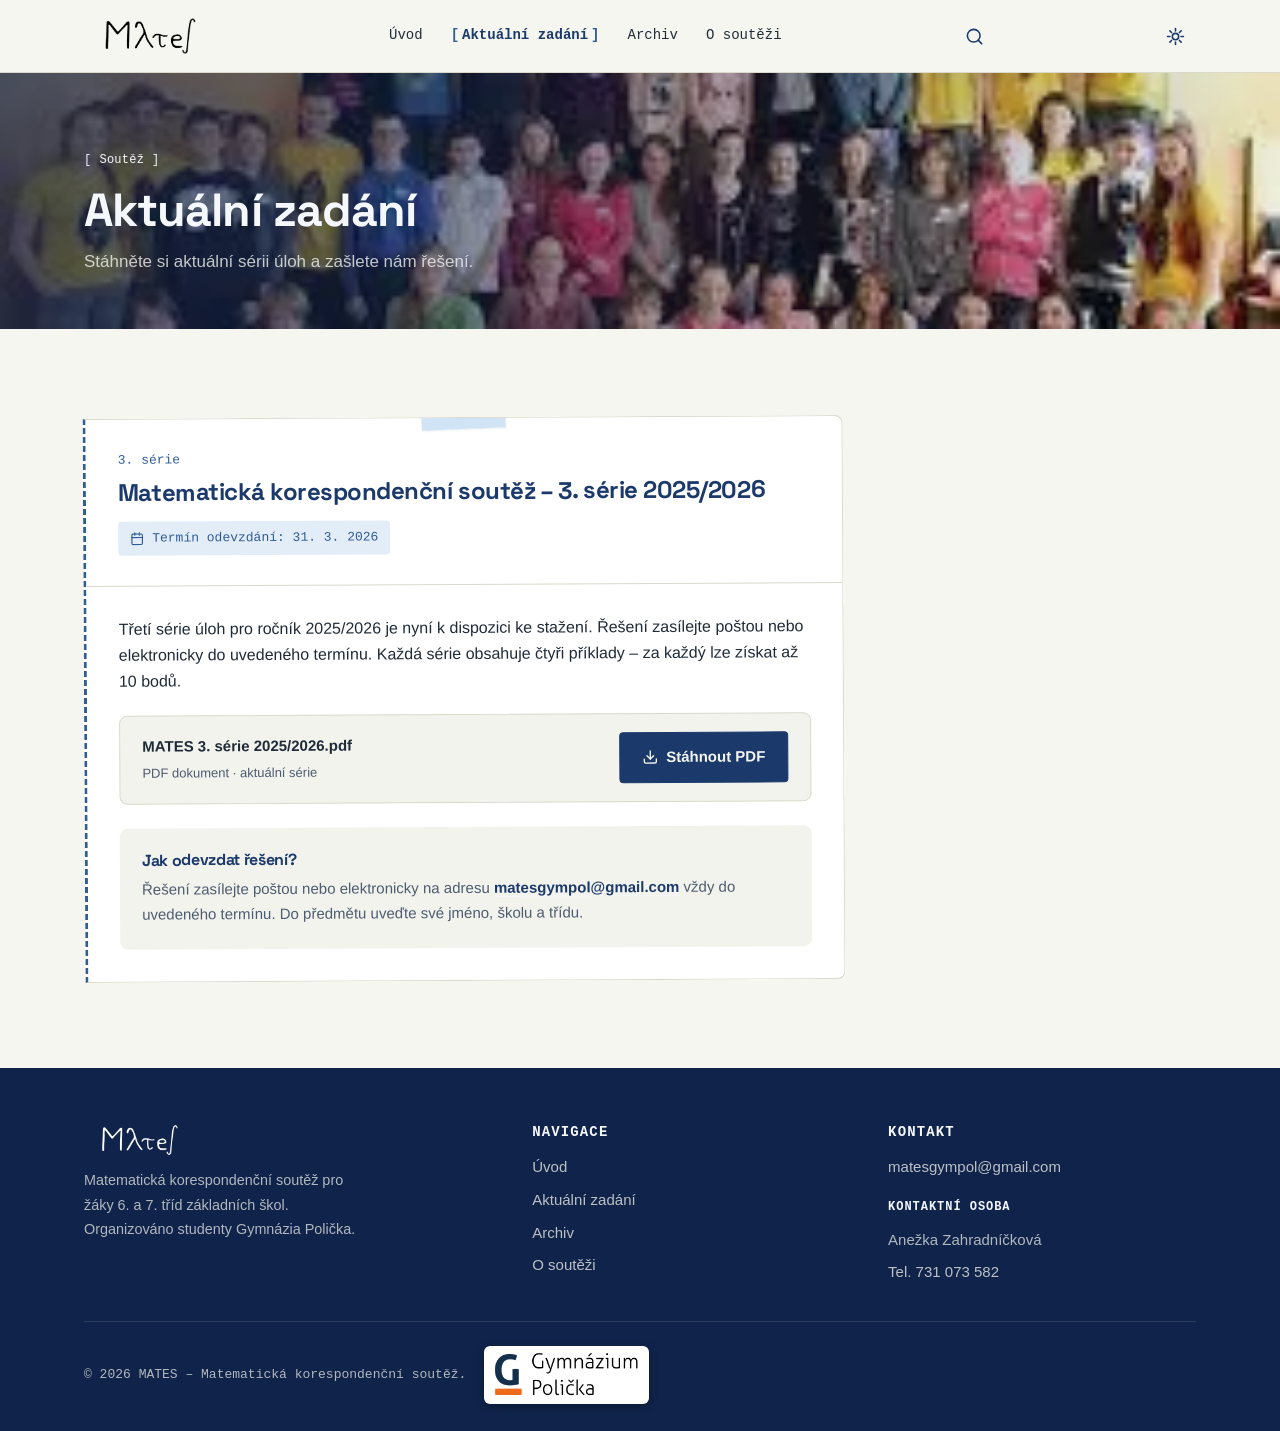
==== aktualni-zadani.html @ 6ae93d24 "Add files via upload" ====
<!DOCTYPE html>
<html lang="cs">
<head>
<meta charset="UTF-8">
<meta name="viewport" content="width=device-width, initial-scale=1">
<title>Aktuální zadání – MATES | Matematická korespondenční soutěž</title>
<meta name="description" content="Aktuální série úloh matematické korespondenční soutěže MATES ke stažení.">
<link rel="icon" href="assets/images/favicon.svg" type="image/svg+xml">
<meta name="theme-color" content="#1B3A6B" media="(prefers-color-scheme: light)">
<meta name="theme-color" content="#0F1729" media="(prefers-color-scheme: dark)">
<meta property="og:type" content="website">
<meta property="og:title" content="Aktuální zadání – MATES | Matematická korespondenční soutěž">
<meta property="og:description" content="Aktuální série úloh matematické korespondenční soutěže MATES ke stažení.">
<meta property="og:image" content="assets/images/back1.webp">
<script>(function(){var t=null;try{t=localStorage.getItem("mates-theme")}catch(e){}if(t!=="light"&&t!=="dark"){t=window.matchMedia&&matchMedia("(prefers-color-scheme: dark)").matches?"dark":"light"}document.documentElement.setAttribute("data-theme",t)})();</script>
<link rel="preconnect" href="https://fonts.googleapis.com">
<link rel="preconnect" href="https://fonts.gstatic.com" crossorigin>
<link href="https://fonts.googleapis.com/css2?family=Space+Grotesk:wght@500;600;700&amp;family=Caveat:wght@600&amp;display=swap" rel="stylesheet">
<link rel="stylesheet" href="style.css?v=7">
</head>
<body>

<a class="skip-link" href="#main-content">Přeskočit na obsah</a>

<div class="chyba" id="chyba-obsah" hidden></div>

<header class="site-header" role="banner">
  <div class="container">
    <div class="nav">
      <a href="index.html" class="nav__brand" aria-label="MATES – Přejít na úvodní stránku">
        <img class="nav__logo" src="assets/images/logo.webp" alt="" aria-hidden="true">
      </a>

      <button class="nav__toggle" aria-controls="mobile-navigation" aria-expanded="false" aria-label="Otevřít menu">
        <span></span><span></span><span></span>
      </button>

      <nav aria-label="Hlavní navigace">
        <ul class="nav__menu">
          <li><a href="index.html" class="nav__link">Úvod</a></li>
          <li><a href="aktualni-zadani.html" class="nav__link is-active" aria-current="page">Aktuální zadání</a></li>
          <li><a href="archiv.html" class="nav__link">Archiv</a></li>
          <li><a href="o-soutezi.html" class="nav__link">O soutěži</a></li>
        </ul>
      </nav>

      <button type="button" class="nav__search" id="search-toggle" aria-label="Hledat" aria-expanded="false">
        <svg xmlns="http://www.w3.org/2000/svg" width="20" height="20" viewBox="0 0 24 24" fill="none" stroke="currentColor" stroke-width="2" stroke-linecap="round" stroke-linejoin="round" aria-hidden="true"><circle cx="11" cy="11" r="8"/><line x1="21" y1="21" x2="16.65" y2="16.65"/></svg>
      </button>

      <button type="button" class="theme-toggle" aria-label="Přepnout tmavý režim">
        <svg class="icon-sun" xmlns="http://www.w3.org/2000/svg" width="20" height="20" viewBox="0 0 24 24" fill="none" stroke="currentColor" stroke-width="2" stroke-linecap="round" stroke-linejoin="round" aria-hidden="true"><circle cx="12" cy="12" r="4"/><line x1="12" y1="2" x2="12" y2="5"/><line x1="12" y1="19" x2="12" y2="22"/><line x1="2" y1="12" x2="5" y2="12"/><line x1="19" y1="12" x2="22" y2="12"/><line x1="4.9" y1="4.9" x2="7" y2="7"/><line x1="17" y1="17" x2="19.1" y2="19.1"/><line x1="4.9" y1="19.1" x2="7" y2="17"/><line x1="17" y1="7" x2="19.1" y2="4.9"/></svg>
        <svg class="icon-moon" xmlns="http://www.w3.org/2000/svg" width="20" height="20" viewBox="0 0 24 24" fill="none" stroke="currentColor" stroke-width="2" stroke-linecap="round" stroke-linejoin="round" aria-hidden="true"><path d="M21 12.8A9 9 0 1 1 11.2 3a7 7 0 0 0 9.8 9.8z"/></svg>
      </button>
    </div>
  </div>
</header>

<div class="mobile-nav__overlay" id="mobile-nav-overlay" aria-hidden="true"></div>

<nav id="mobile-navigation" class="mobile-nav" aria-label="Mobilní navigace" aria-hidden="true">
  <div class="mobile-nav__header">
    <button class="mobile-nav__close" aria-label="Zavřít menu">
      <svg xmlns="http://www.w3.org/2000/svg" width="22" height="22" viewBox="0 0 24 24" fill="none" stroke="currentColor" stroke-width="2" stroke-linecap="round" stroke-linejoin="round"><line x1="18" y1="6" x2="6" y2="18"/><line x1="6" y1="6" x2="18" y2="18"/></svg>
    </button>
  </div>
  <div class="mobile-nav__content">
    <div class="mobile-nav__search">
      <input type="search" id="mobile-search-input" class="search__input" placeholder="Hledat…" aria-label="Vyhledat na webu" autocomplete="off">
      <div class="search__results" id="mobile-search-results" hidden></div>
    </div>
    <ul class="mobile-nav__list">
      <li><a href="index.html">Úvod</a></li>
      <li><a href="aktualni-zadani.html" class="is-active" aria-current="page">Aktuální zadání</a></li>
      <li><a href="archiv.html">Archiv</a></li>
      <li><a href="o-soutezi.html">O soutěži</a></li>
    </ul>
  </div>
  <div class="mobile-nav__footer">
    <h4>Kontakt</h4>
    <a data-z="email-link" href="mailto:matesgympol@gmail.com">matesgympol@gmail.com</a>
    <span data-z="skola">Gymnázium Polička</span>
    <button type="button" class="theme-toggle" aria-label="Přepnout tmavý režim">
      <svg class="icon-sun" xmlns="http://www.w3.org/2000/svg" width="20" height="20" viewBox="0 0 24 24" fill="none" stroke="currentColor" stroke-width="2" stroke-linecap="round" stroke-linejoin="round" aria-hidden="true"><circle cx="12" cy="12" r="4"/><line x1="12" y1="2" x2="12" y2="5"/><line x1="12" y1="19" x2="12" y2="22"/><line x1="2" y1="12" x2="5" y2="12"/><line x1="19" y1="12" x2="22" y2="12"/><line x1="4.9" y1="4.9" x2="7" y2="7"/><line x1="17" y1="17" x2="19.1" y2="19.1"/><line x1="4.9" y1="19.1" x2="7" y2="17"/><line x1="17" y1="7" x2="19.1" y2="4.9"/></svg>
      <svg class="icon-moon" xmlns="http://www.w3.org/2000/svg" width="20" height="20" viewBox="0 0 24 24" fill="none" stroke="currentColor" stroke-width="2" stroke-linecap="round" stroke-linejoin="round" aria-hidden="true"><path d="M21 12.8A9 9 0 1 1 11.2 3a7 7 0 0 0 9.8 9.8z"/></svg>
      <span>Tmavý režim</span>
    </button>
  </div>
</nav>

<main id="main-content">

  <div class="page-hero">
    <div class="page-hero__bg" id="page-fotka"></div>
    <div class="container">
      <span class="eyebrow">Soutěž</span>
      <h1>Aktuální zadání</h1>
      <p>Stáhněte si aktuální sérii úloh a zašlete nám řešení.</p>
    </div>
  </div>

  <div class="section">
    <div class="container">
      <div class="assignment" id="serie-karta"></div>
    </div>
  </div>

</main>

<footer class="site-footer" role="contentinfo">
  <div class="container">
    <div class="footer-top">
      <div>
        <div class="footer-brand"><img class="footer-logo" src="assets/images/logo-white.webp" alt="" aria-hidden="true"></div>
        <p class="footer-desc">Matematická korespondenční soutěž pro žáky 6. a 7. tříd základních škol. Organizováno studenty Gymnázia Polička.</p>
      </div>
      <div>
        <h4 class="footer-heading">Navigace</h4>
        <nav class="footer-links" aria-label="Patička navigace">
          <a href="index.html">Úvod</a>
          <a href="aktualni-zadani.html">Aktuální zadání</a>
          <a href="archiv.html">Archiv</a>
          <a href="o-soutezi.html">O soutěži</a>
        </nav>
      </div>
      <div>
        <h4 class="footer-heading">Kontakt</h4>
        <div class="footer-links">
          <a data-z="email-link" href="mailto:matesgympol@gmail.com">matesgympol@gmail.com</a>
          <span class="footer-subhead">Kontaktní osoba</span>
          <span data-z="osoba">Anežka Zahradníčková</span>
          <a data-z="telefon" href="tel:731073582">Tel. 731 073 582</a>
        </div>
      </div>
    </div>
    <div class="footer-bottom">
      <span class="footer-bottom__group">
        <span>&copy; <span data-z="rok-letos">2026</span> MATES – Matematická korespondenční soutěž.</span>
        <a class="footer-school-logo" href="https://www.gympolicka.cz" target="_blank" rel="noopener" aria-label="Gymnázium Polička – web školy"><img src="assets/images/skola-logo.webp" alt="Gymnázium Polička"></a>
      </span>
    </div>
  </div>
</footer>

<script src="obsah.js?v=7"></script>
<script src="main.js?v=7"></script>
<script src="editor.js?v=7"></script>
</body>
</html>
---- style.css ----
/* ============================================================================
   MATES — design system
   Modrá tabule s bílou křídou na papírovém pozadí.
   Vzhled (barvy, písma) se mění TADY. Obsah se mění v obsah.js.
   ============================================================================ */

:root {
  color-scheme: light;
  --ink: #1B3A6B;
  --ink-2: #10234A;
  --paper: #F5F6EF;
  --paper-2: #ECEEE3;
  --box: #F2F3ED;   /* jemnější béžová pro řádky a krabice */
  --chalk: #F4F7FB;   /* bílá křída (na modré tabuli) */
  --chalk-deep: #2F5D94; /* ocelová modř (na světlém pozadí) */
  --coral: #C6512F;
  --coral-bg: #FBEAE2;
  --line: #DAD9CC;
  --text: #202B38;      /* neutrál zchlazený k modři */
  --text-muted: #4E5C70; /* ≥ 5.5:1 na papíře */
  --white: #FFFFFF;

  /* modrá škála jednoho odstínu */
  --blue-50: #E3EDF8;
  --blue-100: #DCE9F7;
  --blue-200: #C9DDF2;
  /* sémantické stavy */
  --ok: #2E6B3C; --ok-bg: #E4F0E6;
  --warn: #8A6D1D; --warn-bg: #F6F0DA;

  --hero-bg: #10234A;
  --shadow-hdr: 0 6px 20px rgba(16,35,74,0.14);

  --font-display: "Space Grotesk", "Segoe UI", sans-serif;
  --font-body: -apple-system, BlinkMacSystemFont, "Segoe UI", Roboto, "Helvetica Neue", Arial, sans-serif;
  --font-mono: ui-monospace, "Cascadia Mono", "Segoe UI Mono", Menlo, Consolas, monospace;
  --font-hand: "Caveat", "Segoe Script", cursive;

  /* typografická škála */
  --text-xs: 0.75rem; --text-sm: 0.875rem; --text-md: 1.0625rem;
  --text-lg: 1.125rem; --text-xl: 1.375rem; --text-2xl: 1.75rem; --text-3xl: 2.4rem;
  /* rytmus pohybu */
  --dur-1: 0.15s; --dur-2: 0.25s; --dur-3: 0.4s;

  --radius-sm: 4px;
  --radius-md: 8px;
  --container: 1160px;
  --pad: 24px;
  --gap-section: 88px;

  --ease: cubic-bezier(0.4, 0, 0.2, 1);
}

/* ---------- Tmavý režim (přepínač v menu / dle systému) ---------- */
[data-theme="dark"] {
  color-scheme: dark;
  --ink: #DCE5F1;
  --ink-2: #0A111F;
  --paper: #0F1729;
  --paper-2: #16213A;
  --box: #1B2845;   /* řádky světlejší než karta → oddělené */
  --chalk: #F4F7FB;
  --chalk-deep: #8FB4E0;
  --coral: #E37E5A;
  --coral-bg: #3A241C;
  --line: rgba(220,231,245,0.14);
  --text: #C9D4E2;
  --text-muted: #9AA7BA; /* ≥ 6:1 na tmavých plochách */
  --white: #17223B;
  --blue-50: #22355A;
  --blue-100: #2A3F68;
  --blue-200: #33507F;
  --ok: #7BC48F; --ok-bg: #1D3326;
  --warn: #D9B45C; --warn-bg: #332B17;
  --hero-bg: #0B1526;
  --shadow-hdr: 0 6px 20px rgba(0,0,0,0.5);
}
[data-theme="dark"] .btn-primary:hover { background: var(--blue-200); border-color: var(--blue-200); color: var(--ink-2); }
[data-theme="dark"] .btn-chalk { color: var(--chalk); }
[data-theme="dark"] .btn-chalk:hover { color: var(--chalk); }
[data-theme="dark"] .skip-link { color: var(--ink-2); }
[data-theme="dark"] .info-item__logo, [data-theme="dark"] .footer-school-logo img { background: #fff; }
[data-theme="dark"] .tape { background: rgba(154,195,235,0.25); }
[data-theme="dark"] .archiv-link { border: 1px solid var(--line); }
[data-theme="dark"] .edit-overlay { background: rgba(5,10,20,0.72); }
@media (max-width: 900px) { .nav .theme-toggle { display: none; } }

/* ---------- Reset ---------- */
*, *::before, *::after { box-sizing: border-box; margin: 0; padding: 0; }
html { -webkit-font-smoothing: antialiased; scroll-padding-top: 84px; }
body {
  font-family: var(--font-body);
  font-size: 1rem;
  color: var(--text);
  background: var(--paper);
  line-height: 1.65;
  overflow-x: hidden;
}
img { max-width: 100%; height: auto; display: block; }
a { color: inherit; text-decoration: none; }
ul, ol { list-style: none; }
button { font: inherit; cursor: pointer; background: none; border: none; color: inherit; }
h1, h2, h3, h4 {
  font-family: var(--font-display);
  color: var(--ink);
  line-height: 1.2;
  font-weight: 700;
  letter-spacing: -0.02em;
}
p { margin-bottom: 1rem; }
p:last-child { margin-bottom: 0; }
svg { display: block; }

:focus-visible { outline: 2px solid var(--chalk-deep); outline-offset: 2px; }
::selection { background: var(--chalk-deep); color: var(--paper); }
.hero :focus-visible, .page-hero :focus-visible, .site-footer :focus-visible, .btn-ghost:focus-visible { outline-color: rgba(244,247,251,0.95); }

@media (prefers-reduced-motion: reduce) {
  * { animation-duration: 0.01ms !important; transition-duration: 0.01ms !important; }
}

/* ---------- Základní prvky ---------- */
.container { max-width: var(--container); margin: 0 auto; padding: 0 var(--pad); }
.section { padding: var(--gap-section) 0; }
.section--alt { background: var(--paper-2); }
.section__head { margin-bottom: 44px; }
.section__head .eyebrow { margin-bottom: 12px; }
.section__title { font-size: clamp(1.75rem, 4vw, 2.4rem); }

.sr-only {
  position: absolute; width: 1px; height: 1px; padding: 0; margin: -1px;
  overflow: hidden; clip: rect(0,0,0,0); white-space: nowrap; border: 0;
}

.skip-link {
  position: absolute; top: -100%; left: 16px;
  background: var(--ink); color: var(--white);
  padding: 10px 18px; border-radius: 0 0 var(--radius-sm) var(--radius-sm);
  z-index: 9999; font-weight: 600; font-family: var(--font-mono); font-size: 0.85rem;
}
.skip-link:focus { top: 0; }

/* Štítek v hranatých závorkách — jako zápis rovnice */
.eyebrow {
  display: inline-flex; align-items: center; gap: 8px;
  font-family: var(--font-mono); font-size: 0.75rem; font-weight: 500;
  letter-spacing: 0.02em; color: var(--chalk-deep);
}
.eyebrow::before { content: "["; }
.eyebrow::after { content: "]"; }

/* ---------- Tlačítka ---------- */
.btn {
  display: inline-flex; align-items: center; justify-content: center; gap: 8px;
  padding: 12px 22px; border-radius: var(--radius-sm);
  font-size: 0.9375rem; font-weight: 600;
  border: 1.5px solid transparent; transition: transform 0.15s var(--ease), background-color 0.15s var(--ease), color 0.15s var(--ease);
  white-space: nowrap;
}
.btn:hover { transform: translateY(-2px); }
.btn:active { transform: translateY(0) scale(0.98); }
.btn-primary { background: var(--ink); color: var(--paper); border-color: var(--ink); }
.btn-primary:hover { background: var(--ink-2); border-color: var(--ink-2); }
.btn-chalk { background: var(--blue-100); color: var(--ink-2); border-color: var(--blue-100); }
.btn-chalk:hover { background: var(--blue-200); border-color: var(--blue-200); }
.btn-outline { background: transparent; color: var(--ink); border-color: var(--ink); }
.btn-outline:hover { background: var(--ink); color: var(--paper); }
.btn-ghost { background: rgba(245,246,239,0.08); color: var(--chalk); border-color: rgba(245,246,239,0.4); }
.btn-ghost:hover { background: rgba(245,246,239,0.18); }
.btn-sm { padding: 8px 16px; font-size: 0.8125rem; }
.btn-lg { padding: 15px 28px; font-size: 1rem; }
.btn-full { width: 100%; }

/* ---------- Chybový pruh (když se pokazí obsah.js) ---------- */
.chyba {
  background: var(--coral-bg); color: var(--coral);
  border-bottom: 2px solid var(--coral);
  padding: 12px var(--pad); font-size: 0.875rem; font-weight: 600;
}

/* ============================================================================
   HLAVIČKA A MENU
   ============================================================================ */
.site-header {
  position: sticky; top: 0; z-index: 1000;
  background: var(--paper);
  border-bottom: 1px solid var(--line);
  transition: box-shadow 0.25s var(--ease);
}
.site-header.is-scrolled { box-shadow: var(--shadow-hdr); }
/* Poznámka: mobilní menu (drawer) má z-index 1100, overlay 1050,
   takže vysouvací panel leží NAD hlavičkou a tlačítko zavření je klikací. */
.nav { display: flex; align-items: center; justify-content: space-between; height: 72px; gap: 16px; }
.nav__brand { display: flex; align-items: center; gap: 10px; font-family: var(--font-display); font-weight: 700; font-size: 1.25rem; color: var(--ink); }
.nav__logo { height: 38px; width: auto; }
.nav__brand-mark {
  display: flex; align-items: center; justify-content: center; width: 36px; height: 36px;
  background: var(--ink); color: var(--chalk); border-radius: var(--radius-sm);
  font-family: var(--font-mono); font-weight: 700; font-size: 0.95rem;
}

.nav__search {
  display: inline-flex; align-items: center; justify-content: center;
  width: 40px; height: 40px; border-radius: var(--radius-sm);
  color: var(--ink); background: transparent; border: 1px solid transparent;
  cursor: pointer; transition: background 0.15s var(--ease), color 0.15s var(--ease), border-color 0.15s var(--ease);
}
.nav__search:hover { background: var(--paper-2); color: var(--chalk-deep); border-color: var(--line); }
.nav__search[aria-expanded="true"] { background: var(--paper-2); color: var(--chalk-deep); border-color: var(--line); }
.nav__search svg { width: 19px; height: 19px; }

/* Přepínač světlého/tmavého režimu */
.theme-toggle {
  display: inline-flex; align-items: center; justify-content: center;
  width: 40px; height: 40px; border-radius: var(--radius-sm);
  color: var(--ink); background: transparent; border: 1px solid transparent;
  cursor: pointer; transition: background var(--dur-1) var(--ease), color var(--dur-1) var(--ease), border-color var(--dur-1) var(--ease);
}
.theme-toggle:hover { background: var(--paper-2); color: var(--chalk-deep); border-color: var(--line); }
.theme-toggle svg { width: 19px; height: 19px; }
.theme-toggle .icon-moon { display: none; }
[data-theme="dark"] .theme-toggle .icon-sun { display: none; }
[data-theme="dark"] .theme-toggle .icon-moon { display: block; }

.nav__toggle { display: none; }

.nav__menu { display: flex; align-items: center; gap: 4px; }
.nav__link {
  display: block; padding: 7px 12px; font-size: 0.875rem; font-weight: 500;
  color: var(--text); border-radius: var(--radius-sm); font-family: var(--font-mono);
}
.nav__link:hover { background: var(--paper-2); color: var(--ink); }
.nav__link.is-active { color: var(--ink); font-weight: 600; }
.nav__link.is-active::before { content: "["; color: var(--chalk-deep); margin-right: 3px; }
.nav__link.is-active::after { content: "]"; color: var(--chalk-deep); margin-left: 3px; }

@media (max-width: 900px) {
  .nav__menu { display: none; }
  .nav__toggle {
    display: flex; flex-direction: column; justify-content: center; align-items: center;
    gap: 5px; width: 44px; height: 44px; border-radius: var(--radius-sm);
    position: relative; z-index: 1100;
  }
  .nav__toggle span { display: block; width: 22px; height: 2px; background: var(--ink); border-radius: 2px; transition: transform 0.25s var(--ease), opacity 0.2s var(--ease); }
  .nav__toggle.active span:nth-child(1) { transform: translateY(7px) rotate(45deg); }
  .nav__toggle.active span:nth-child(2) { opacity: 0; }
  .nav__toggle.active span:nth-child(3) { transform: translateY(-7px) rotate(-45deg); }
}
@media (min-width: 901px) { .nav__toggle { display: none !important; } }
@media (max-width: 900px) {
  /* Lupa v hlavičce je jen na desktopu — na mobilu je vyhledávání v menu */
  .nav__search { display: none; }
}

/* Mobilní menu (vysouvací panel) */
.mobile-nav, .mobile-nav__overlay { display: none; }

@media (max-width: 900px) {
  .mobile-nav__overlay {
    display: block; position: fixed; inset: 0; background: rgba(16,35,74,0.55);
    z-index: 1050; opacity: 0; visibility: hidden; pointer-events: none;
    transition: opacity 0.3s ease, visibility 0.3s;
  }
  .mobile-nav__overlay.active { opacity: 1; visibility: visible; pointer-events: auto; }

  .mobile-nav {
    display: flex; flex-direction: column;
    position: fixed; top: 0; right: 0; bottom: 0; width: 320px; max-width: 85vw;
    background: var(--paper); z-index: 1100; transform: translateX(100%);
    transition: transform 0.35s var(--ease);
    box-shadow: -8px 0 30px rgba(16,35,74,0.18);
    background-image:
      linear-gradient(var(--line) 1px, transparent 1px),
      linear-gradient(90deg, var(--line) 1px, transparent 1px);
    background-size: 24px 24px; background-position: -1px -1px;
  }
  .mobile-nav.active { transform: translateX(0); }

  .mobile-nav__header { display: flex; justify-content: flex-end; align-items: center; padding: 14px 20px; border-bottom: 1px solid var(--line); height: 72px; background: var(--paper); }
  .mobile-nav__close { display: flex; align-items: center; justify-content: center; width: 40px; height: 40px; border-radius: var(--radius-sm); color: var(--ink); }
  .mobile-nav__close:hover { background: var(--paper-2); }

  .mobile-nav__content { flex: 1; overflow-y: auto; padding: 24px; }
  .mobile-nav__list { display: flex; flex-direction: column; gap: 2px; }
  .mobile-nav__list a {
    display: block; padding: 15px 4px; font-size: 1.2rem; font-weight: 600; font-family: var(--font-display);
    color: var(--ink); border-bottom: 1px solid var(--line);
  }
  .mobile-nav__list a.is-active { color: var(--chalk-deep); }
  .mobile-nav__list li:last-child a { border-bottom: none; }

  .mobile-nav__footer { padding: 20px 24px calc(20px + env(safe-area-inset-bottom)); border-top: 1px solid var(--line); background: var(--paper); }
  .mobile-nav__footer h4 { font-family: var(--font-mono); font-size: 0.75rem; font-weight: 600; text-transform: uppercase; letter-spacing: 0.08em; color: var(--text-muted); margin-bottom: 8px; }
  .mobile-nav__footer a { display: block; font-size: 0.9375rem; color: var(--ink); font-weight: 600; margin-bottom: 4px; }
  .mobile-nav__footer span { display: block; font-size: 0.9375rem; color: var(--text-muted); }
  .mobile-nav__footer .theme-toggle { width: 100%; margin-top: 16px; gap: 8px; border: 1px solid var(--line); background: var(--paper-2); }
}

/* ============================================================================
   HERO — úvodní stránka (tabulová modrá s křídovými čmáranicemi)
   ============================================================================ */
.hero {
  position: relative; overflow: hidden; padding: 104px 0 88px;
  background: var(--hero-bg);
  background-image:
    linear-gradient(rgba(245,246,239,0.055) 1px, transparent 1px),
    linear-gradient(90deg, rgba(245,246,239,0.055) 1px, transparent 1px);
  background-size: 44px 44px;
}
.hero__bg { position: absolute; inset: 0; background-size: cover; background-position: center; }
.hero__bg::after {
  content: ""; position: absolute; inset: 0;
  /* fotka je dobře vidět, text vlevo drží jen mírný přechod */
  background: linear-gradient(100deg, rgba(16,35,74,0.78) 0%, rgba(16,35,74,0.42) 45%, rgba(16,35,74,0.04) 100%);
}
.hero__content { position: relative; z-index: 2; max-width: 720px; animation: rise 0.6s var(--ease) both; }
.hero .eyebrow { color: var(--chalk); margin-bottom: 20px; }
.hero__title {
  display: block; margin-bottom: 8px;
}
.hero__logo {
  width: clamp(230px, 36vw, 350px); height: auto; display: block;
}
.chalk-underline {
  display: block; width: min(320px, 70%); height: 14px; color: var(--chalk);
  margin: 0 0 22px 6px; opacity: 0.9;
}
.hero__subtitle {
  font-size: clamp(1rem, 2.2vw, 1.25rem); color: rgba(245,246,239,0.8);
  margin-bottom: 30px; max-width: 560px;
}
.hero__actions { display: flex; flex-wrap: wrap; gap: 12px; margin-bottom: 28px; }
.hero__note {
  font-family: var(--font-hand); font-size: 1.35rem; color: var(--chalk);
  transform: rotate(-1.5deg); margin-bottom: 48px; opacity: 0.95;
}
.hero__stats { display: flex; flex-wrap: wrap; gap: 40px; font-family: var(--font-mono); }
.hero__stat { color: rgba(245,246,239,0.85); font-size: 0.875rem; }
.hero__stat b { font-family: var(--font-display); font-size: 1.5rem; color: var(--chalk); font-weight: 700; margin-right: 8px; }
@keyframes rise {
  from { opacity: 0; transform: translateY(16px); }
  to { opacity: 1; transform: none; }
}

/* Křídové čmáranice v hero (matematické vzorce) */
.doodle {
  position: absolute; color: var(--chalk); opacity: 0.16;
  font-family: var(--font-mono); font-weight: 600;
  pointer-events: none; z-index: 1;
}
.doodle text { fill: currentColor; }
.doodle--1 { top: 120px; right: 8%; width: 220px; transform: rotate(6deg); }
.doodle--2 { bottom: 90px; right: 22%; width: 190px; transform: rotate(-5deg); }
.doodle--3 { top: 52%; right: 4%; width: 120px; transform: rotate(-8deg); }
.doodle--4 { top: 30%; right: 30%; width: 150px; transform: rotate(4deg); }
@media (max-width: 900px) { .doodle { display: none; } }

/* ============================================================================
   HERO vnitřních stránek
   ============================================================================ */
.page-hero {
  position: relative; overflow: hidden; padding: 72px 0 52px;
  background: var(--hero-bg);
  background-image:
    linear-gradient(rgba(245,246,239,0.055) 1px, transparent 1px),
    linear-gradient(90deg, rgba(245,246,239,0.055) 1px, transparent 1px);
  background-size: 44px 44px;
}
.page-hero__bg { position: absolute; inset: 0; background-size: cover; background-position: center; }
.page-hero__bg::after { content: ""; position: absolute; inset: 0; background: linear-gradient(100deg, rgba(16,35,74,0.75) 0%, rgba(16,35,74,0.4) 50%, rgba(16,35,74,0.06) 100%); }
.page-hero .container { position: relative; z-index: 2; }
.page-hero .eyebrow { color: var(--chalk); margin-bottom: 12px; }
.page-hero h1 { color: var(--chalk); font-size: clamp(2rem, 4.5vw, 2.9rem); margin-bottom: 10px; }
.page-hero p { color: rgba(245,246,239,0.78); max-width: 600px; font-size: 1.0625rem; }

/* ============================================================================
   KARTY
   ============================================================================ */

/* Pracovní list — karta s perforovaným okrajem a kouskem izolepy */
.worksheet, .vzkaz, .assignment {
  position: relative; background: var(--white); border: 1px solid var(--line);
  border-left: 3px dashed var(--chalk-deep);
  border-radius: 0 var(--radius-md) var(--radius-md) 0;
}
.tape {
  position: absolute; top: -11px; left: 50%; width: 84px; height: 22px;
  background: rgba(154,195,235,0.45);
  transform: translateX(-50%) rotate(-2deg);
  box-shadow: 0 1px 2px rgba(27,58,107,0.08);
  pointer-events: none;
}
.worksheet {
  padding: 26px 24px 22px; display: flex; flex-direction: column; gap: 0;
  transform: rotate(-0.35deg);
  transition: transform 0.22s var(--ease), box-shadow 0.22s var(--ease);
}
.worksheet:nth-child(2n) { transform: rotate(0.3deg); }
.worksheet:hover { transform: rotate(0deg) translateY(-4px); box-shadow: 0 14px 30px rgba(27,58,107,0.1); }
.worksheet__top { display: flex; justify-content: space-between; align-items: flex-start; gap: 10px; margin-bottom: 14px; }
.worksheet__tag { font-family: var(--font-mono); font-size: 0.75rem; color: var(--chalk-deep); background: var(--blue-50); padding: 3px 8px; border-radius: var(--radius-sm); white-space: nowrap; }
.worksheet__date { font-family: var(--font-mono); font-size: 0.75rem; color: var(--text-muted); white-space: nowrap; }
.worksheet__title { font-size: 1.125rem; margin-bottom: 10px; }
.worksheet__title a:hover { color: var(--chalk-deep); }
.worksheet__excerpt { color: var(--text-muted); font-size: 0.9375rem; margin-bottom: 18px; flex: 1; }
.worksheet__link { display: inline-flex; align-items: center; gap: 6px; font-family: var(--font-mono); font-size: 0.8125rem; font-weight: 600; color: var(--ink); }
.worksheet__link:hover { color: var(--coral); }

.card-grid { display: grid; grid-template-columns: repeat(3, 1fr); gap: 26px 24px; }

/* Příspěvky na úvodní stránce: první celý, další dva v řadě */
.posts-grid { display: grid; grid-template-columns: 1fr; gap: 26px 24px; }
.posts-grid .worksheet--full { grid-column: 1 / -1; }
.worksheet__excerpt--clamp {
  display: -webkit-box; -webkit-line-clamp: 3; -webkit-box-orient: vertical; overflow: hidden;
  margin-bottom: 8px;
}
.worksheet__toggle {
  align-self: flex-start; background: none; border: none; padding: 0;
  color: var(--chalk-deep); font-family: var(--font-mono); font-size: 0.8125rem; font-weight: 600;
  cursor: pointer; text-decoration: underline; text-underline-offset: 3px;
}
.worksheet__toggle:hover { color: var(--coral); }
.worksheet__more { margin-bottom: 6px; }
.worksheet__more .worksheet__excerpt { flex: 0; }
.worksheet.highlight { animation: hl-flash 2s var(--ease); }
@keyframes hl-flash {
  0% { box-shadow: 0 0 0 4px var(--chalk-deep); }
  100% { box-shadow: 0 0 0 4px rgba(47,93,148,0); }
}
@media (min-width: 700px) {
  .posts-grid { grid-template-columns: 1fr 1fr; }
}

.section__title a { color: inherit; text-decoration: none; }
.section__title a:hover { color: var(--chalk-deep); text-decoration: underline; text-underline-offset: 4px; }

/* Vyhledávání v mobilním menu */
.mobile-nav__search { margin-bottom: 20px; }
.mobile-nav__search .search__input { background: var(--white); }
.mobile-nav__search .search__results { margin-top: 10px; max-height: 40vh; overflow-y: auto; }

/* Vyhledávání — panel pod hlavičkou (lupa v menu) */
.search-panel {
  position: absolute; top: 100%; left: 0; right: 0;
  background: var(--paper); border-bottom: 1px solid var(--line);
  box-shadow: 0 18px 40px rgba(16,35,74,0.16);
  padding: 18px 0 24px;
  animation: panel-in var(--dur-2) var(--ease);
}
@keyframes panel-in {
  from { opacity: 0; transform: translateY(-6px); }
  to { opacity: 1; transform: none; }
}
.search-panel__bar { display: flex; gap: 10px; }
.search-panel .search__input { flex: 1; }
.search-panel__close {
  flex-shrink: 0; width: 48px; border: 2px solid var(--line); border-radius: var(--radius-md);
  background: var(--white); color: var(--text-muted); cursor: pointer;
  display: inline-flex; align-items: center; justify-content: center;
  transition: border-color 0.15s var(--ease), color 0.15s var(--ease);
}
.search-panel__close:hover { border-color: var(--chalk-deep); color: var(--ink); }
.search-panel .search__results { max-height: 55vh; overflow-y: auto; }
.search__input {
  width: 100%; padding: 14px 18px; font: inherit; font-size: 1.0625rem; color: var(--ink);
  background: var(--white); border: 2px solid var(--line); border-radius: var(--radius-md);
  transition: border-color 0.15s var(--ease), box-shadow 0.15s var(--ease);
}
.search__input:focus { outline: none; border-color: var(--chalk-deep); box-shadow: 0 0 0 3px rgba(47,93,148,0.15); }
.search__input::placeholder { color: var(--text-muted); }
.search__results { margin-top: 18px; display: flex; flex-direction: column; gap: 10px; }
.search__result {
  background: var(--white); border: 1px solid var(--line); border-radius: var(--radius-md);
  padding: 14px 18px; display: flex; flex-direction: column; gap: 3px;
}
.search__result-type {
  font-family: var(--font-mono); font-size: 0.6875rem; text-transform: uppercase;
  letter-spacing: 0.07em; color: var(--chalk-deep);
}
.search__result a { font-weight: 600; color: var(--ink); text-decoration: none; }
.search__result a:hover { text-decoration: underline; }
.search__empty { color: var(--text-muted); font-size: 0.9375rem; }

/* Vzkaz od týmu */
.vzkaz { padding: 40px 36px 34px; max-width: 780px; transform: rotate(-0.4deg); }
.vzkaz__text { font-size: 1.125rem; line-height: 1.8; margin-bottom: 18px; }
.vzkaz__podpis { font-family: var(--font-hand); font-size: 1.6rem; color: var(--chalk-deep); margin-bottom: 26px; }
.vzkaz .btn { margin-top: 4px; }

/* Prázdný stav (zatím žádný obsah) */
.empty-state {
  text-align: center; padding: 40px 24px; background: var(--white);
  border: 1.5px dashed var(--line); border-radius: var(--radius-md);
  color: var(--text-muted); font-size: 0.9375rem;
}

/* ============================================================================
   AKTUÁLNÍ ZADÁNÍ
   ============================================================================ */
.assignment { overflow: hidden; max-width: 760px; transform: rotate(-0.3deg); }
.assignment__head { padding: 30px 32px; border-bottom: 1px solid var(--line); }
.assignment__label { font-family: var(--font-mono); font-size: 0.8125rem; color: var(--chalk-deep); margin-bottom: 8px; }
.assignment__title { font-size: 1.5rem; margin-bottom: 14px; }
.assignment__deadline {
  display: inline-flex; align-items: center; gap: 8px;
  font-family: var(--font-mono); font-size: 0.8125rem;
  background: var(--blue-50); color: var(--chalk-deep); padding: 6px 12px; border-radius: var(--radius-sm);
}
.assignment__body { padding: 30px 32px 32px; }
.assignment__download {
  display: flex; align-items: center; justify-content: space-between; gap: 16px; flex-wrap: wrap;
  background: var(--box); border: 1px solid var(--line); border-radius: var(--radius-md);
  padding: 18px 22px; margin: 20px 0;
}
.assignment__file strong { display: block; font-size: 0.9375rem; }
.assignment__file span { font-size: 0.8125rem; color: var(--text-muted); }
.assignment__info { background: var(--box); border-radius: var(--radius-md); padding: 22px; margin-top: 24px; }
.assignment__info h3 { font-size: 1rem; margin-bottom: 8px; }
.assignment__info p { color: var(--text-muted); font-size: 0.9375rem; }
.assignment__info a { color: var(--ink); font-weight: 600; text-decoration: underline; text-decoration-color: var(--chalk); text-underline-offset: 3px; }
.assignment__info a:hover { color: var(--chalk-deep); }

/* ============================================================================
   ARCHIV
   ============================================================================ */
.archiv-list { display: flex; flex-direction: column; gap: 12px; max-width: 760px; }
.archiv-item { background: var(--white); border: 1px solid var(--line); border-radius: var(--radius-md); overflow: hidden; }
.archiv-toggle {
  width: 100%; display: flex; align-items: center; justify-content: space-between; gap: 12px;
  padding: 20px 24px; font-family: var(--font-display); font-weight: 700; font-size: 1.0625rem; color: var(--ink);
}
.archiv-toggle:hover { background: var(--paper-2); }
.archiv-chevron { width: 18px; height: 18px; flex-shrink: 0; transition: transform 0.25s var(--ease); }
.archiv-toggle[aria-expanded="true"] .archiv-chevron { transform: rotate(180deg); }

/* Vysouvací panel bez pevné výšky (grid trik — funguje pro libovolný počet řádků).
   visibility skrývá obsah i z tabulátoru a čtečky, ne jen vizuálně. */
.archiv-panel { display: grid; grid-template-rows: 0fr; visibility: hidden; transition: grid-template-rows 0.3s var(--ease), visibility 0.3s; }
.archiv-panel.open { grid-template-rows: 1fr; visibility: visible; }
.archiv-panel__clip { overflow: hidden; min-height: 0; }
.archiv-panel__inner { padding: 4px 24px 20px; display: flex; flex-direction: column; gap: 8px; }
.archiv-link {
  display: flex; align-items: center; justify-content: space-between; gap: 12px; padding: 12px 14px;
  background: var(--box); border-radius: var(--radius-sm); font-size: 0.9375rem; font-weight: 500; color: var(--ink);
}
a.archiv-link:hover { background: var(--blue-50); }
.archiv-link.disabled { color: var(--text-muted); cursor: default; }  .archiv-link .tag { font-family: var(--font-mono); font-size: 0.75rem; color: var(--text-muted); }
  a.archiv-link:hover .tag { color: var(--ink); }
  .archiv-series { display: flex; flex-direction: column; gap: 6px; }

/* ============================================================================
   O SOUTĚŽI
   ============================================================================ */
.about-grid { display: grid; grid-template-columns: 1.5fr 1fr; gap: 56px; align-items: start; }
.o-nas h3 { font-size: 1.1875rem; margin: 1.9rem 0 0.7rem; }
.o-nas h3:first-child { margin-top: 0; }
.o-nas p { color: var(--text-muted); }

.info-list { display: flex; flex-direction: column; gap: 4px; }
.info-item { display: flex; gap: 14px; padding: 16px 0; border-bottom: 1px solid var(--line); }
.info-item:last-child { border-bottom: none; }
.info-item__icon { display: flex; align-items: center; justify-content: center; width: 38px; height: 38px; background: var(--paper-2); border-radius: var(--radius-sm); flex-shrink: 0; }
.info-item__icon svg { width: 18px; height: 18px; color: var(--ink); }
.info-item__label { font-family: var(--font-mono); font-size: 0.75rem; color: var(--text-muted); margin-bottom: 2px; }
.info-item__value { font-size: 0.9375rem; font-weight: 600; color: var(--ink); }
.info-item__value a { text-decoration: underline; text-decoration-color: var(--chalk); text-underline-offset: 3px; }
.info-item__value a:hover { color: var(--chalk-deep); }
.info-item__logo {
  height: 64px; width: auto; background: #fff;
  border: 1px solid var(--line); border-radius: 6px; padding: 6px 10px;
  margin-top: 12px; box-shadow: 0 1px 4px rgba(16,35,74,0.10);
}

/* ============================================================================
   PATIČKA
   ============================================================================ */
.site-footer { background: var(--ink-2); color: rgba(245,246,239,0.7); padding: 56px 0 28px; }
.footer-top { display: grid; grid-template-columns: 1.3fr 1fr 1fr; gap: 48px; padding-bottom: 36px; border-bottom: 1px solid rgba(245,246,239,0.12); margin-bottom: 24px; }
.footer-brand { display: flex; align-items: center; gap: 10px; font-family: var(--font-display); font-weight: 700; font-size: 1.1875rem; color: var(--chalk); margin-bottom: 12px; }
.footer-logo { height: 32px; width: auto; }
.footer-desc { font-size: 0.9rem; line-height: 1.7; max-width: 280px; }
.footer-heading { font-family: var(--font-mono); font-size: 0.875rem; font-weight: 600; color: var(--chalk); text-transform: uppercase; letter-spacing: 0.08em; margin-bottom: 14px; }
.footer-links { display: flex; flex-direction: column; gap: 8px; }
.footer-links a { font-size: 0.9375rem; color: rgba(245,246,239,0.75); }
.footer-links a:hover { color: var(--chalk); }
.footer-links span { font-size: 0.9375rem; }
.footer-links .footer-subhead { font-family: var(--font-mono); font-size: 0.75rem; font-weight: 600; color: var(--chalk); text-transform: uppercase; letter-spacing: 0.08em; margin-top: 10px; margin-bottom: 2px; }
.footer-bottom { display: flex; justify-content: space-between; align-items: center; gap: 16px; flex-wrap: wrap; font-size: 0.8125rem; font-family: var(--font-mono); }
.footer-bottom a { color: rgba(245,246,239,0.65); }
.footer-bottom a:hover { color: var(--chalk); }
.footer-bottom__group { display: inline-flex; align-items: center; gap: 18px; flex-wrap: wrap; }
.footer-school-logo img { height: 58px; width: auto; background: #fff; border-radius: 6px; padding: 5px 9px; box-shadow: 0 2px 8px rgba(0,0,0,0.28); display: block; }

/* ============================================================================
   EDITOVACÍ REŽIM (skrytý, zaheslovaný — viz editor.js)
   ============================================================================ */
.edit-overlay {
  position: fixed; inset: 0; z-index: 5000;
  background: rgba(16,35,74,0.6);
  display: flex; align-items: flex-start; justify-content: center;
  padding: 6vh 18px 40px; overflow-y: auto;
}
.edit-box {
  background: var(--white); border: 1px solid var(--line); border-radius: 10px;
  box-shadow: 0 24px 60px rgba(16,35,74,0.35);
  width: 100%; max-width: 460px; padding: 26px 28px;
}
.edit-panel { max-width: 640px; }
.edit-title { font-size: 1.3rem; margin: 4px 0 18px; }
.edit-chyba {
  margin: 10px 0; padding: 10px 14px; border-radius: var(--radius-sm);
  background: var(--coral-bg); color: var(--coral); font-size: 0.875rem; font-weight: 600;
}
.edit-ok { background: var(--ok-bg); color: var(--ok); }
.edit-akce { display: flex; gap: 10px; flex-wrap: wrap; }
.edit-panel__head { display: flex; align-items: center; justify-content: space-between; gap: 12px; margin-bottom: 14px; }
.edit-poznamka { font-size: 0.85rem; color: var(--text-muted); margin: 10px 0; }
.edit-form .field { margin-bottom: 14px; }
.edit-pridane { margin-top: 18px; border-top: 1px solid var(--line); padding-top: 14px; }
.edit-pridane__nadpis { font-size: 0.95rem; margin-bottom: 10px; }
.edit-kod {
  background: var(--ink-2); color: var(--chalk); border-radius: 6px;
  padding: 12px 14px; font-family: var(--font-mono); font-size: 0.78rem;
  line-height: 1.6; overflow-x: auto; margin-bottom: 10px; white-space: pre;
}
.edit-stazeni { margin-top: 18px; border-top: 1px solid var(--line); padding-top: 14px; }
.edit-hash-vystup {
  font-family: var(--font-mono); font-size: 0.78rem; word-break: break-all;
  background: var(--paper-2); border: 1px solid var(--line); border-radius: var(--radius-sm);
  padding: 10px 12px; margin: 10px 0 4px;
}
.edit-heslo { margin-top: 16px; border-top: 1px solid var(--line); padding-top: 12px; }
.edit-heslo summary { cursor: pointer; font-family: var(--font-mono); font-size: 0.8rem; color: var(--text-muted); }
.edit-heslo summary:hover { color: var(--ink); }

/* ============================================================================
   RESPONSIVE
   ============================================================================ */
@media (max-width: 900px) {
  :root { --gap-section: 64px; }
  .card-grid { grid-template-columns: repeat(2, 1fr); }
  .about-grid { grid-template-columns: 1fr; gap: 40px; }
  .comments-grid { grid-template-columns: 1fr; }
  .footer-top { grid-template-columns: 1fr 1fr; gap: 32px; }
}
@media (max-width: 600px) {
  :root { --gap-section: 48px; --pad: 18px; }
  .card-grid { grid-template-columns: 1fr; }
  .hero { padding: 72px 0 60px; }
  .page-hero { padding: 52px 0 40px; }
  .hero__actions .btn { width: 100%; }
  .hero__stats { gap: 22px; }
  .footer-top { grid-template-columns: 1fr; gap: 26px; }
  .assignment__download { flex-direction: column; align-items: stretch; }
  .vzkaz { padding: 32px 26px 28px; }

/* ============================================================================
   TISK (učitelé tisknou zadání a archiv)
   ============================================================================ */
@media print {
  .site-header, .site-footer, .hero, .page-hero, .mobile-nav, .mobile-nav__overlay,
  .skip-link, .search-panel, .theme-toggle, .doodle, .btn { display: none !important; }
  body { background: #fff; color: #000; }
  .section { padding: 16px 0; }
  .worksheet, .vzkaz, .assignment, .archiv-item, .card { box-shadow: none !important; transform: none !important; }
  .archiv-panel { display: block !important; visibility: visible !important; grid-template-rows: none; }
  .archiv-chevron { display: none; }
  a[href^="assets/"]::after { content: " (" attr(href) ")"; font-family: var(--font-mono); font-size: 0.75em; color: #555; }
}
}
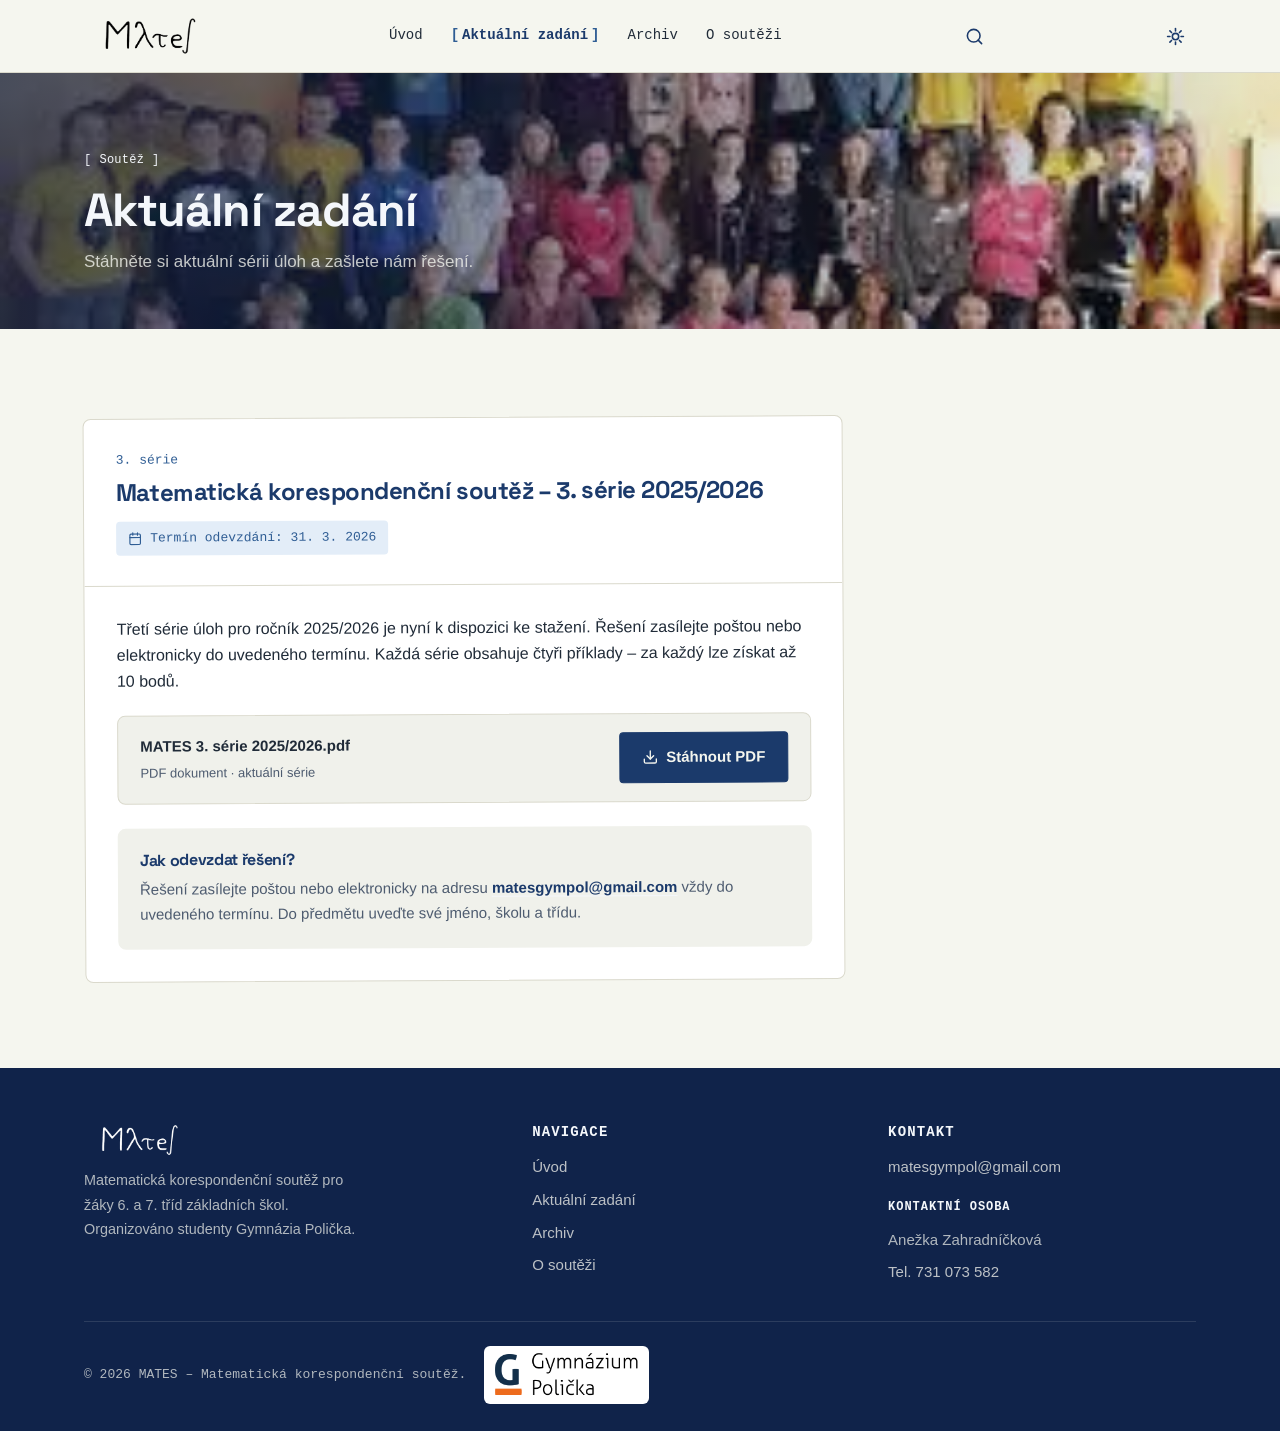
==== commit 1f94fb75: "Add files via upload" ====
--- a/aktualni-zadani.html
+++ b/aktualni-zadani.html
@@ -5,7 +5,8 @@
 <meta name="viewport" content="width=device-width, initial-scale=1">
 <title>Aktuální zadání – MATES | Matematická korespondenční soutěž</title>
 <meta name="description" content="Aktuální série úloh matematické korespondenční soutěže MATES ke stažení.">
-<link rel="icon" href="assets/images/favicon.svg" type="image/svg+xml">
+<link rel="icon" href="assets/images/favicon.png" type="image/png">
+  <link rel="apple-touch-icon" href="assets/images/apple-touch-icon.png">
 <meta name="theme-color" content="#1B3A6B" media="(prefers-color-scheme: light)">
 <meta name="theme-color" content="#0F1729" media="(prefers-color-scheme: dark)">
 <meta property="og:type" content="website">
@@ -16,7 +17,10 @@
 <link rel="preconnect" href="https://fonts.googleapis.com">
 <link rel="preconnect" href="https://fonts.gstatic.com" crossorigin>
 <link href="https://fonts.googleapis.com/css2?family=Space+Grotesk:wght@500;600;700&amp;family=Caveat:wght@600&amp;display=swap" rel="stylesheet">
-<link rel="stylesheet" href="style.css?v=7">
+<link rel="stylesheet" href="style.css?v=8">
+<meta http-equiv="X-Frame-Options" content="SAMEORIGIN">
+<meta http-equiv="Referrer-Policy" content="strict-origin-when-cross-origin">
+<meta name="robots" content="index, follow">
 </head>
 <body>
 
@@ -142,8 +146,8 @@
   </div>
 </footer>
 
-<script src="obsah.js?v=7"></script>
-<script src="main.js?v=7"></script>
-<script src="editor.js?v=7"></script>
+<script src="obsah.js?v=8"></script>
+<script src="main.js?v=8"></script>
+<script src="editor.js?v=8"></script>
 </body>
 </html>
--- a/style.css
+++ b/style.css
@@ -1,8 +1,4 @@
-/* ============================================================================
-   MATES — design system
-   Modrá tabule s bílou křídou na papírovém pozadí.
-   Vzhled (barvy, písma) se mění TADY. Obsah se mění v obsah.js.
-   ============================================================================ */
+/* MATES — styly. Barvy a písma se mění tady, obsah v obsah.js. */
 
 :root {
   color-scheme: light;
@@ -10,7 +6,7 @@
   --ink-2: #10234A;
   --paper: #F5F6EF;
   --paper-2: #ECEEE3;
-  --box: #F2F3ED;   /* jemnější béžová pro řádky a krabice */
+  --box: #F0F1EB;
   --chalk: #F4F7FB;   /* bílá křída (na modré tabuli) */
   --chalk-deep: #2F5D94; /* ocelová modř (na světlém pozadí) */
   --coral: #C6512F;
@@ -51,14 +47,14 @@
   --ease: cubic-bezier(0.4, 0, 0.2, 1);
 }
 
-/* ---------- Tmavý režim (přepínač v menu / dle systému) ---------- */
+/* Tmavý režim */
 [data-theme="dark"] {
   color-scheme: dark;
   --ink: #DCE5F1;
   --ink-2: #0A111F;
   --paper: #0F1729;
   --paper-2: #16213A;
-  --box: #1B2845;   /* řádky světlejší než karta → oddělené */
+  --box: #1D2B48;
   --chalk: #F4F7FB;
   --chalk-deep: #8FB4E0;
   --coral: #E37E5A;
@@ -80,12 +76,13 @@
 [data-theme="dark"] .btn-chalk:hover { color: var(--chalk); }
 [data-theme="dark"] .skip-link { color: var(--ink-2); }
 [data-theme="dark"] .info-item__logo, [data-theme="dark"] .footer-school-logo img { background: #fff; }
-[data-theme="dark"] .tape { background: rgba(154,195,235,0.25); }
-[data-theme="dark"] .archiv-link { border: 1px solid var(--line); }
+
+[data-theme="dark"] .archiv-link { border-color: var(--line); }
+[data-theme="dark"] a.archiv-link:hover { border-color: var(--chalk-deep); background: var(--blue-50); }
 [data-theme="dark"] .edit-overlay { background: rgba(5,10,20,0.72); }
 @media (max-width: 900px) { .nav .theme-toggle { display: none; } }
 
-/* ---------- Reset ---------- */
+/* Reset */
 *, *::before, *::after { box-sizing: border-box; margin: 0; padding: 0; }
 html { -webkit-font-smoothing: antialiased; scroll-padding-top: 84px; }
 body {
@@ -119,7 +116,7 @@
   * { animation-duration: 0.01ms !important; transition-duration: 0.01ms !important; }
 }
 
-/* ---------- Základní prvky ---------- */
+/* Základní prvky */
 .container { max-width: var(--container); margin: 0 auto; padding: 0 var(--pad); }
 .section { padding: var(--gap-section) 0; }
 .section--alt { background: var(--paper-2); }
@@ -140,7 +137,7 @@
 }
 .skip-link:focus { top: 0; }
 
-/* Štítek v hranatých závorkách — jako zápis rovnice */
+/* Štítek [v závorkách] */
 .eyebrow {
   display: inline-flex; align-items: center; gap: 8px;
   font-family: var(--font-mono); font-size: 0.75rem; font-weight: 500;
@@ -149,16 +146,15 @@
 .eyebrow::before { content: "["; }
 .eyebrow::after { content: "]"; }
 
-/* ---------- Tlačítka ---------- */
+/* Tlačítka */
 .btn {
   display: inline-flex; align-items: center; justify-content: center; gap: 8px;
   padding: 12px 22px; border-radius: var(--radius-sm);
   font-size: 0.9375rem; font-weight: 600;
-  border: 1.5px solid transparent; transition: transform 0.15s var(--ease), background-color 0.15s var(--ease), color 0.15s var(--ease);
+  border: 1.5px solid transparent; transition: opacity 0.15s var(--ease), background-color 0.15s var(--ease), color 0.15s var(--ease);
   white-space: nowrap;
 }
-.btn:hover { transform: translateY(-2px); }
-.btn:active { transform: translateY(0) scale(0.98); }
+.btn:active { opacity: 0.88; }
 .btn-primary { background: var(--ink); color: var(--paper); border-color: var(--ink); }
 .btn-primary:hover { background: var(--ink-2); border-color: var(--ink-2); }
 .btn-chalk { background: var(--blue-100); color: var(--ink-2); border-color: var(--blue-100); }
@@ -171,16 +167,14 @@
 .btn-lg { padding: 15px 28px; font-size: 1rem; }
 .btn-full { width: 100%; }
 
-/* ---------- Chybový pruh (když se pokazí obsah.js) ---------- */
+/* Chybový pruh */
 .chyba {
   background: var(--coral-bg); color: var(--coral);
   border-bottom: 2px solid var(--coral);
   padding: 12px var(--pad); font-size: 0.875rem; font-weight: 600;
 }
 
-/* ============================================================================
-   HLAVIČKA A MENU
-   ============================================================================ */
+/* Hlavička a menu */
 .site-header {
   position: sticky; top: 0; z-index: 1000;
   background: var(--paper);
@@ -188,8 +182,7 @@
   transition: box-shadow 0.25s var(--ease);
 }
 .site-header.is-scrolled { box-shadow: var(--shadow-hdr); }
-/* Poznámka: mobilní menu (drawer) má z-index 1100, overlay 1050,
-   takže vysouvací panel leží NAD hlavičkou a tlačítko zavření je klikací. */
+
 .nav { display: flex; align-items: center; justify-content: space-between; height: 72px; gap: 16px; }
 .nav__brand { display: flex; align-items: center; gap: 10px; font-family: var(--font-display); font-weight: 700; font-size: 1.25rem; color: var(--ink); }
 .nav__logo { height: 38px; width: auto; }
@@ -209,7 +202,7 @@
 .nav__search[aria-expanded="true"] { background: var(--paper-2); color: var(--chalk-deep); border-color: var(--line); }
 .nav__search svg { width: 19px; height: 19px; }
 
-/* Přepínač světlého/tmavého režimu */
+
 .theme-toggle {
   display: inline-flex; align-items: center; justify-content: center;
   width: 40px; height: 40px; border-radius: var(--radius-sm);
@@ -296,9 +289,7 @@
   .mobile-nav__footer .theme-toggle { width: 100%; margin-top: 16px; gap: 8px; border: 1px solid var(--line); background: var(--paper-2); }
 }
 
-/* ============================================================================
-   HERO — úvodní stránka (tabulová modrá s křídovými čmáranicemi)
-   ============================================================================ */
+/* Hero — úvodní stránka */
 .hero {
   position: relative; overflow: hidden; padding: 104px 0 88px;
   background: var(--hero-bg);
@@ -310,7 +301,7 @@
 .hero__bg { position: absolute; inset: 0; background-size: cover; background-position: center; }
 .hero__bg::after {
   content: ""; position: absolute; inset: 0;
-  /* fotka je dobře vidět, text vlevo drží jen mírný přechod */
+
   background: linear-gradient(100deg, rgba(16,35,74,0.78) 0%, rgba(16,35,74,0.42) 45%, rgba(16,35,74,0.04) 100%);
 }
 .hero__content { position: relative; z-index: 2; max-width: 720px; animation: rise 0.6s var(--ease) both; }
@@ -342,7 +333,7 @@
   to { opacity: 1; transform: none; }
 }
 
-/* Křídové čmáranice v hero (matematické vzorce) */
+/* Čmáranice v hero */
 .doodle {
   position: absolute; color: var(--chalk); opacity: 0.16;
   font-family: var(--font-mono); font-weight: 600;
@@ -355,9 +346,7 @@
 .doodle--4 { top: 30%; right: 30%; width: 150px; transform: rotate(4deg); }
 @media (max-width: 900px) { .doodle { display: none; } }
 
-/* ============================================================================
-   HERO vnitřních stránek
-   ============================================================================ */
+/* Hero vnitřních stránek */
 .page-hero {
   position: relative; overflow: hidden; padding: 72px 0 52px;
   background: var(--hero-bg);
@@ -373,30 +362,16 @@
 .page-hero h1 { color: var(--chalk); font-size: clamp(2rem, 4.5vw, 2.9rem); margin-bottom: 10px; }
 .page-hero p { color: rgba(245,246,239,0.78); max-width: 600px; font-size: 1.0625rem; }
 
-/* ============================================================================
-   KARTY
-   ============================================================================ */
-
-/* Pracovní list — karta s perforovaným okrajem a kouskem izolepy */
+/* Karty */
+
+/* Pracovní list — karta s perforovaným okrajem a izolepou */
 .worksheet, .vzkaz, .assignment {
   position: relative; background: var(--white); border: 1px solid var(--line);
-  border-left: 3px dashed var(--chalk-deep);
-  border-radius: 0 var(--radius-md) var(--radius-md) 0;
-}
-.tape {
-  position: absolute; top: -11px; left: 50%; width: 84px; height: 22px;
-  background: rgba(154,195,235,0.45);
-  transform: translateX(-50%) rotate(-2deg);
-  box-shadow: 0 1px 2px rgba(27,58,107,0.08);
-  pointer-events: none;
+  border-radius: var(--radius-md);
 }
 .worksheet {
   padding: 26px 24px 22px; display: flex; flex-direction: column; gap: 0;
-  transform: rotate(-0.35deg);
-  transition: transform 0.22s var(--ease), box-shadow 0.22s var(--ease);
-}
-.worksheet:nth-child(2n) { transform: rotate(0.3deg); }
-.worksheet:hover { transform: rotate(0deg) translateY(-4px); box-shadow: 0 14px 30px rgba(27,58,107,0.1); }
+}
 .worksheet__top { display: flex; justify-content: space-between; align-items: flex-start; gap: 10px; margin-bottom: 14px; }
 .worksheet__tag { font-family: var(--font-mono); font-size: 0.75rem; color: var(--chalk-deep); background: var(--blue-50); padding: 3px 8px; border-radius: var(--radius-sm); white-space: nowrap; }
 .worksheet__date { font-family: var(--font-mono); font-size: 0.75rem; color: var(--text-muted); white-space: nowrap; }
@@ -408,11 +383,11 @@
 
 .card-grid { display: grid; grid-template-columns: repeat(3, 1fr); gap: 26px 24px; }
 
-/* Příspěvky na úvodní stránce: první celý, další dva v řadě */
+
 .posts-grid { display: grid; grid-template-columns: 1fr; gap: 26px 24px; }
 .posts-grid .worksheet--full { grid-column: 1 / -1; }
 .worksheet__excerpt--clamp {
-  display: -webkit-box; -webkit-line-clamp: 3; -webkit-box-orient: vertical; overflow: hidden;
+  display: -webkit-box; -webkit-line-clamp: 3; -webkit-box-orient: vertical; line-clamp: 3; overflow: hidden;
   margin-bottom: 8px;
 }
 .worksheet__toggle {
@@ -435,12 +410,12 @@
 .section__title a { color: inherit; text-decoration: none; }
 .section__title a:hover { color: var(--chalk-deep); text-decoration: underline; text-underline-offset: 4px; }
 
-/* Vyhledávání v mobilním menu */
+
 .mobile-nav__search { margin-bottom: 20px; }
 .mobile-nav__search .search__input { background: var(--white); }
 .mobile-nav__search .search__results { margin-top: 10px; max-height: 40vh; overflow-y: auto; }
 
-/* Vyhledávání — panel pod hlavičkou (lupa v menu) */
+/* Vyhledávání — panel pod hlavičkou */
 .search-panel {
   position: absolute; top: 100%; left: 0; right: 0;
   background: var(--paper); border-bottom: 1px solid var(--line);
@@ -482,22 +457,20 @@
 .search__result a:hover { text-decoration: underline; }
 .search__empty { color: var(--text-muted); font-size: 0.9375rem; }
 
-/* Vzkaz od týmu */
+
 .vzkaz { padding: 40px 36px 34px; max-width: 780px; transform: rotate(-0.4deg); }
 .vzkaz__text { font-size: 1.125rem; line-height: 1.8; margin-bottom: 18px; }
 .vzkaz__podpis { font-family: var(--font-hand); font-size: 1.6rem; color: var(--chalk-deep); margin-bottom: 26px; }
 .vzkaz .btn { margin-top: 4px; }
 
-/* Prázdný stav (zatím žádný obsah) */
+
 .empty-state {
   text-align: center; padding: 40px 24px; background: var(--white);
   border: 1.5px dashed var(--line); border-radius: var(--radius-md);
   color: var(--text-muted); font-size: 0.9375rem;
 }
 
-/* ============================================================================
-   AKTUÁLNÍ ZADÁNÍ
-   ============================================================================ */
+/* Aktuální zadání */
 .assignment { overflow: hidden; max-width: 760px; transform: rotate(-0.3deg); }
 .assignment__head { padding: 30px 32px; border-bottom: 1px solid var(--line); }
 .assignment__label { font-family: var(--font-mono); font-size: 0.8125rem; color: var(--chalk-deep); margin-bottom: 8px; }
@@ -521,9 +494,7 @@
 .assignment__info a { color: var(--ink); font-weight: 600; text-decoration: underline; text-decoration-color: var(--chalk); text-underline-offset: 3px; }
 .assignment__info a:hover { color: var(--chalk-deep); }
 
-/* ============================================================================
-   ARCHIV
-   ============================================================================ */
+/* Archiv */
 .archiv-list { display: flex; flex-direction: column; gap: 12px; max-width: 760px; }
 .archiv-item { background: var(--white); border: 1px solid var(--line); border-radius: var(--radius-md); overflow: hidden; }
 .archiv-toggle {
@@ -534,8 +505,7 @@
 .archiv-chevron { width: 18px; height: 18px; flex-shrink: 0; transition: transform 0.25s var(--ease); }
 .archiv-toggle[aria-expanded="true"] .archiv-chevron { transform: rotate(180deg); }
 
-/* Vysouvací panel bez pevné výšky (grid trik — funguje pro libovolný počet řádků).
-   visibility skrývá obsah i z tabulátoru a čtečky, ne jen vizuálně. */
+/* Vysouvací panel — grid trik, visibility skrývá i z tabulátoru */
 .archiv-panel { display: grid; grid-template-rows: 0fr; visibility: hidden; transition: grid-template-rows 0.3s var(--ease), visibility 0.3s; }
 .archiv-panel.open { grid-template-rows: 1fr; visibility: visible; }
 .archiv-panel__clip { overflow: hidden; min-height: 0; }
@@ -543,15 +513,14 @@
 .archiv-link {
   display: flex; align-items: center; justify-content: space-between; gap: 12px; padding: 12px 14px;
   background: var(--box); border-radius: var(--radius-sm); font-size: 0.9375rem; font-weight: 500; color: var(--ink);
-}
-a.archiv-link:hover { background: var(--blue-50); }
+  border: 1px solid transparent; transition: border-color var(--dur-1) var(--ease);
+}
+a.archiv-link:hover { border-color: var(--chalk-deep); }
 .archiv-link.disabled { color: var(--text-muted); cursor: default; }  .archiv-link .tag { font-family: var(--font-mono); font-size: 0.75rem; color: var(--text-muted); }
   a.archiv-link:hover .tag { color: var(--ink); }
   .archiv-series { display: flex; flex-direction: column; gap: 6px; }
 
-/* ============================================================================
-   O SOUTĚŽI
-   ============================================================================ */
+/* O soutěži */
 .about-grid { display: grid; grid-template-columns: 1.5fr 1fr; gap: 56px; align-items: start; }
 .o-nas h3 { font-size: 1.1875rem; margin: 1.9rem 0 0.7rem; }
 .o-nas h3:first-child { margin-top: 0; }
@@ -569,12 +538,10 @@
 .info-item__logo {
   height: 64px; width: auto; background: #fff;
   border: 1px solid var(--line); border-radius: 6px; padding: 6px 10px;
-  margin-top: 12px; box-shadow: 0 1px 4px rgba(16,35,74,0.10);
-}
-
-/* ============================================================================
-   PATIČKA
-   ============================================================================ */
+  margin-top: 12px;
+}
+
+/* Patička */
 .site-footer { background: var(--ink-2); color: rgba(245,246,239,0.7); padding: 56px 0 28px; }
 .footer-top { display: grid; grid-template-columns: 1.3fr 1fr 1fr; gap: 48px; padding-bottom: 36px; border-bottom: 1px solid rgba(245,246,239,0.12); margin-bottom: 24px; }
 .footer-brand { display: flex; align-items: center; gap: 10px; font-family: var(--font-display); font-weight: 700; font-size: 1.1875rem; color: var(--chalk); margin-bottom: 12px; }
@@ -590,11 +557,9 @@
 .footer-bottom a { color: rgba(245,246,239,0.65); }
 .footer-bottom a:hover { color: var(--chalk); }
 .footer-bottom__group { display: inline-flex; align-items: center; gap: 18px; flex-wrap: wrap; }
-.footer-school-logo img { height: 58px; width: auto; background: #fff; border-radius: 6px; padding: 5px 9px; box-shadow: 0 2px 8px rgba(0,0,0,0.28); display: block; }
-
-/* ============================================================================
-   EDITOVACÍ REŽIM (skrytý, zaheslovaný — viz editor.js)
-   ============================================================================ */
+.footer-school-logo img { height: 58px; width: auto; background: #fff; border-radius: 6px; padding: 5px 9px; display: block; }
+
+/* Editor (skrytý, zaheslovaný) */
 .edit-overlay {
   position: fixed; inset: 0; z-index: 5000;
   background: rgba(16,35,74,0.6);
@@ -634,9 +599,7 @@
 .edit-heslo summary { cursor: pointer; font-family: var(--font-mono); font-size: 0.8rem; color: var(--text-muted); }
 .edit-heslo summary:hover { color: var(--ink); }
 
-/* ============================================================================
-   RESPONSIVE
-   ============================================================================ */
+/* Responzivita */
 @media (max-width: 900px) {
   :root { --gap-section: 64px; }
   .card-grid { grid-template-columns: repeat(2, 1fr); }
@@ -655,9 +618,7 @@
   .assignment__download { flex-direction: column; align-items: stretch; }
   .vzkaz { padding: 32px 26px 28px; }
 
-/* ============================================================================
-   TISK (učitelé tisknou zadání a archiv)
-   ============================================================================ */
+/* Tisk */
 @media print {
   .site-header, .site-footer, .hero, .page-hero, .mobile-nav, .mobile-nav__overlay,
   .skip-link, .search-panel, .theme-toggle, .doodle, .btn { display: none !important; }
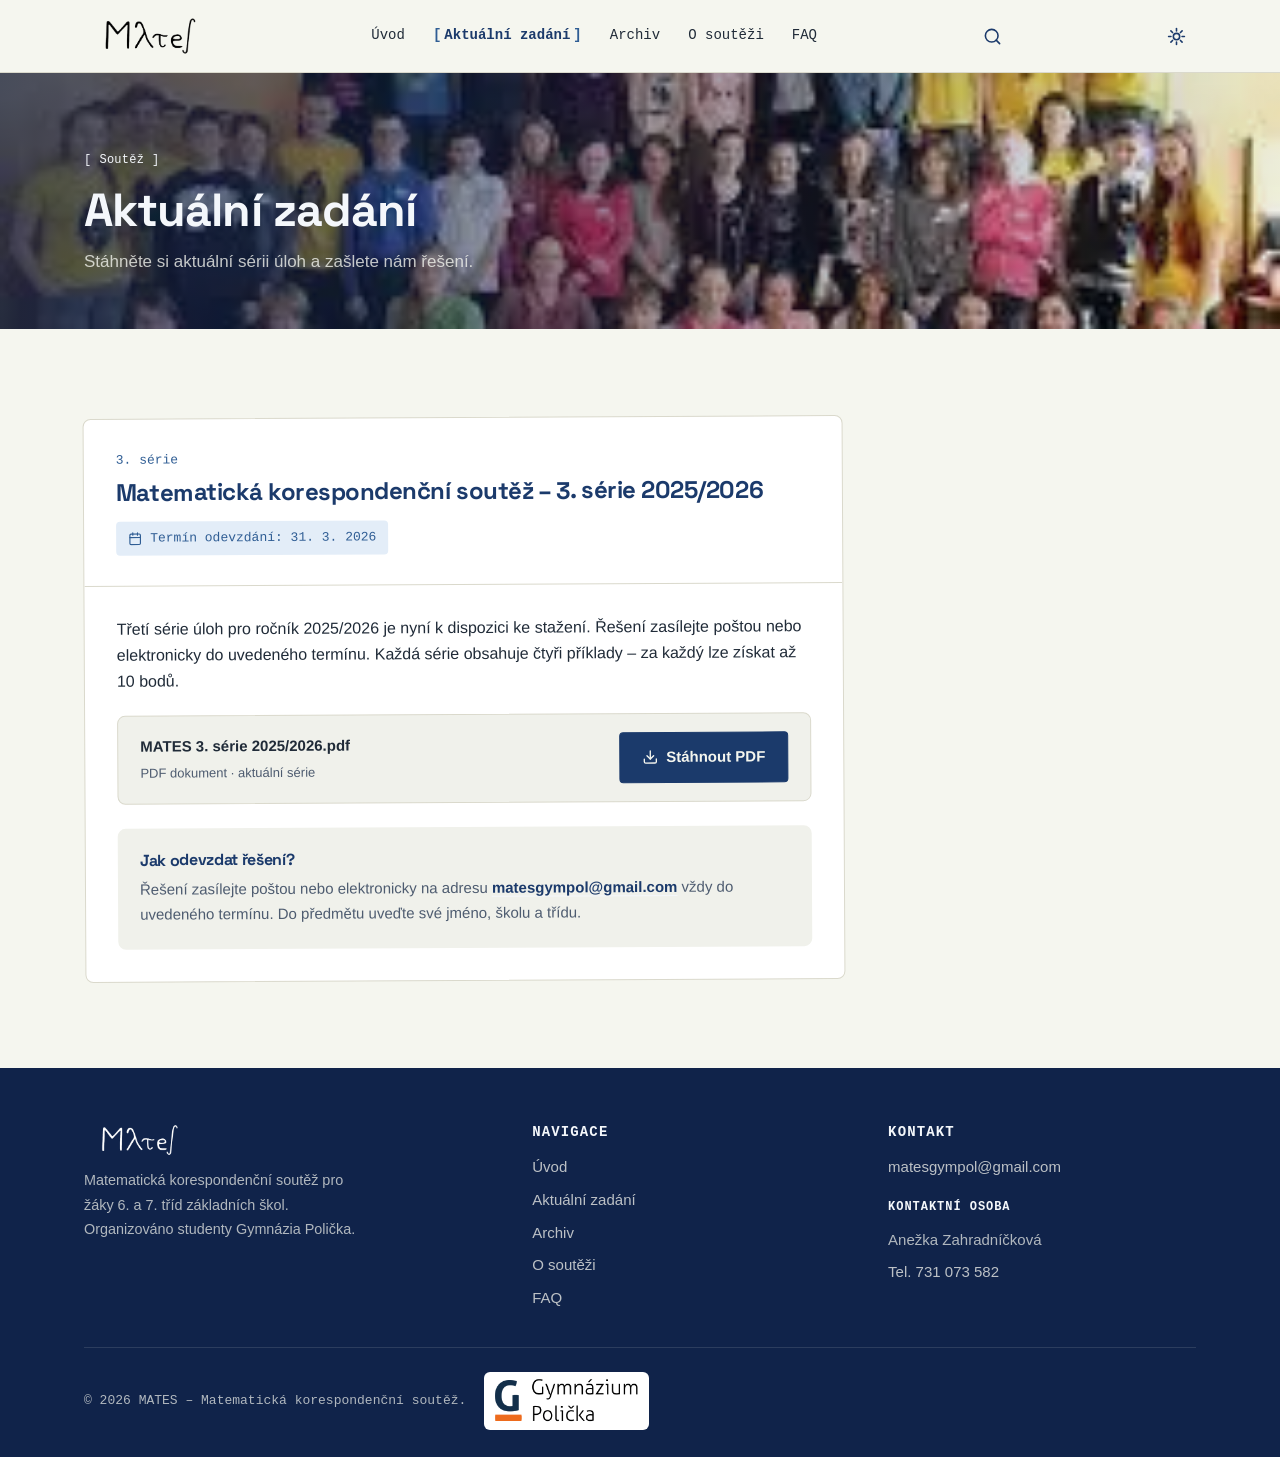
==== commit 6fd24b8b: "Add files via upload" ====
--- a/aktualni-zadani.html
+++ b/aktualni-zadani.html
@@ -4,23 +4,70 @@
 <meta charset="UTF-8">
 <meta name="viewport" content="width=device-width, initial-scale=1">
 <title>Aktuální zadání – MATES | Matematická korespondenční soutěž</title>
-<meta name="description" content="Aktuální série úloh matematické korespondenční soutěže MATES ke stažení.">
+<meta name="description" content="Aktuální série úloh matematické korespondenční soutěže MATES (matesgympolicka) ke stažení. Stáhněte si zadání a zašlete řešení.">
+<meta name="keywords" content="aktuální zadání, MATES, matesgympolicka, matesgympol, matematická soutěž, matematické úlohy ke stažení, série úloh, matematika ke stažení, soutěž ZŠ, Gymnázium Polička, matematická korespondenční soutěž, matematika 6. třída, matematika 7. třída, řešení matematických úloh">
+<link rel="canonical" href="https://matesgympolicka.me/aktualni-zadani/">
+<link rel="alternate" hreflang="cs" href="https://matesgympolicka.me/aktualni-zadani/">
 <link rel="icon" href="assets/images/favicon.png" type="image/png">
-  <link rel="apple-touch-icon" href="assets/images/apple-touch-icon.png">
+<link rel="apple-touch-icon" href="assets/images/apple-touch-icon.png">
 <meta name="theme-color" content="#1B3A6B" media="(prefers-color-scheme: light)">
 <meta name="theme-color" content="#0F1729" media="(prefers-color-scheme: dark)">
 <meta property="og:type" content="website">
 <meta property="og:title" content="Aktuální zadání – MATES | Matematická korespondenční soutěž">
 <meta property="og:description" content="Aktuální série úloh matematické korespondenční soutěže MATES ke stažení.">
-<meta property="og:image" content="assets/images/back1.webp">
+<meta property="og:image" content="https://matesgympolicka.me/assets/images/back1.webp">
+<meta property="og:url" content="https://matesgympolicka.me/aktualni-zadani/">
+<meta property="og:locale" content="cs_CZ">
+<meta property="og:site_name" content="MATES – Matematická korespondenční soutěž">
+<meta name="twitter:card" content="summary_large_image">
+<meta name="twitter:title" content="Aktuální zadání – MATES | Matematická korespondenční soutěž">
+<meta name="twitter:description" content="Aktuální série úloh matematické korespondenční soutěže MATES ke stažení.">
+<meta name="twitter:image" content="https://matesgympolicka.me/assets/images/back1.webp">
+<script type="application/ld+json">
+{
+  "@context": "https://schema.org",
+  "@type": "WebPage",
+  "name": "Aktuální zadání – MATES",
+  "description": "Aktuální série úloh matematické korespondenční soutěže MATES ke stažení",
+  "url": "https://matesgympolicka.me/aktualni-zadani/",
+  "isPartOf": {
+    "@type": "WebSite",
+    "name": "MATES – Matematická korespondenční soutěž",
+    "url": "https://matesgympolicka.me/"
+  },
+  "about": {
+    "@type": "EducationalOrganization",
+    "name": "MATES – Matematická korespondenční soutěž"
+  }
+}
+</script>
 <script>(function(){var t=null;try{t=localStorage.getItem("mates-theme")}catch(e){}if(t!=="light"&&t!=="dark"){t=window.matchMedia&&matchMedia("(prefers-color-scheme: dark)").matches?"dark":"light"}document.documentElement.setAttribute("data-theme",t)})();</script>
 <link rel="preconnect" href="https://fonts.googleapis.com">
 <link rel="preconnect" href="https://fonts.gstatic.com" crossorigin>
-<link href="https://fonts.googleapis.com/css2?family=Space+Grotesk:wght@500;600;700&amp;family=Caveat:wght@600&amp;display=swap" rel="stylesheet">
+<link href="https://fonts.googleapis.com/css2?family=Space+Grotesk:wght@500;600;700&family=Caveat:wght@600&display=swap" rel="stylesheet">
 <link rel="stylesheet" href="style.css?v=8">
-<meta http-equiv="X-Frame-Options" content="SAMEORIGIN">
-<meta http-equiv="Referrer-Policy" content="strict-origin-when-cross-origin">
 <meta name="robots" content="index, follow">
+
+<script type="application/ld+json">
+{
+  "@context": "https://schema.org",
+  "@type": "BreadcrumbList",
+  "itemListElement": [
+    {
+      "@type": "ListItem",
+      "position": 1,
+      "name": "Úvod",
+      "item": "https://matesgympolicka.me/"
+    },
+    {
+      "@type": "ListItem",
+      "position": 2,
+      "name": "Aktuální zadání",
+      "item": "https://matesgympolicka.me/aktualni-zadani/"
+    }
+  ]
+}
+</script>
 </head>
 <body>
 
@@ -31,20 +78,21 @@
 <header class="site-header" role="banner">
   <div class="container">
     <div class="nav">
-      <a href="index.html" class="nav__brand" aria-label="MATES – Přejít na úvodní stránku">
-        <img class="nav__logo" src="assets/images/logo.webp" alt="" aria-hidden="true">
+      <a href="/" class="nav__brand" aria-label="MATES – Přejít na úvodní stránku">
+        <img loading="lazy" class="nav__logo" src="assets/images/logo.webp" alt="" aria-hidden="true">
       </a>
 
-      <button class="nav__toggle" aria-controls="mobile-navigation" aria-expanded="false" aria-label="Otevřít menu">
+      <button type="button" class="nav__toggle" aria-controls="mobile-navigation" aria-expanded="false" aria-label="Otevřít menu">
         <span></span><span></span><span></span>
       </button>
 
       <nav aria-label="Hlavní navigace">
         <ul class="nav__menu">
-          <li><a href="index.html" class="nav__link">Úvod</a></li>
-          <li><a href="aktualni-zadani.html" class="nav__link is-active" aria-current="page">Aktuální zadání</a></li>
-          <li><a href="archiv.html" class="nav__link">Archiv</a></li>
-          <li><a href="o-soutezi.html" class="nav__link">O soutěži</a></li>
+          <li><a href="/" class="nav__link">Úvod</a></li>
+          <li><a href="/aktualni-zadani" class="nav__link is-active" aria-current="page">Aktuální zadání</a></li>
+          <li><a href="/archiv" class="nav__link">Archiv</a></li>
+          <li><a href="/o-soutezi" class="nav__link">O soutěži</a></li>
+          <li><a href="/faq" class="nav__link">FAQ</a></li>
         </ul>
       </nav>
 
@@ -64,7 +112,7 @@
 
 <nav id="mobile-navigation" class="mobile-nav" aria-label="Mobilní navigace" aria-hidden="true">
   <div class="mobile-nav__header">
-    <button class="mobile-nav__close" aria-label="Zavřít menu">
+    <button type="button" class="mobile-nav__close" aria-label="Zavřít menu">
       <svg xmlns="http://www.w3.org/2000/svg" width="22" height="22" viewBox="0 0 24 24" fill="none" stroke="currentColor" stroke-width="2" stroke-linecap="round" stroke-linejoin="round"><line x1="18" y1="6" x2="6" y2="18"/><line x1="6" y1="6" x2="18" y2="18"/></svg>
     </button>
   </div>
@@ -74,10 +122,11 @@
       <div class="search__results" id="mobile-search-results" hidden></div>
     </div>
     <ul class="mobile-nav__list">
-      <li><a href="index.html">Úvod</a></li>
-      <li><a href="aktualni-zadani.html" class="is-active" aria-current="page">Aktuální zadání</a></li>
-      <li><a href="archiv.html">Archiv</a></li>
-      <li><a href="o-soutezi.html">O soutěži</a></li>
+      <li><a href="/">Úvod</a></li>
+      <li><a href="/aktualni-zadani" class="is-active" aria-current="page">Aktuální zadání</a></li>
+      <li><a href="/archiv">Archiv</a></li>
+      <li><a href="/o-soutezi">O soutěži</a></li>
+      <li><a href="/faq">FAQ</a></li>
     </ul>
   </div>
   <div class="mobile-nav__footer">
@@ -105,7 +154,13 @@
 
   <div class="section">
     <div class="container">
-      <div class="assignment" id="serie-karta"></div>
+      <div class="assignment" id="serie-karta" aria-live="polite" aria-busy="true">
+      <div class="skeleton--card" style="max-width:760px">
+        <div class="skeleton skeleton--text" style="width:20%;margin-bottom:16px"></div>
+        <div class="skeleton skeleton--title"></div>
+        <div class="skeleton skeleton--text"></div>
+        <div class="skeleton skeleton--text" style="width:70%"></div>
+      </div></div>
     </div>
   </div>
 
@@ -115,16 +170,17 @@
   <div class="container">
     <div class="footer-top">
       <div>
-        <div class="footer-brand"><img class="footer-logo" src="assets/images/logo-white.webp" alt="" aria-hidden="true"></div>
+        <div class="footer-brand"><img loading="lazy" class="footer-logo" src="assets/images/logo-white.webp" alt="" aria-hidden="true"></div>
         <p class="footer-desc">Matematická korespondenční soutěž pro žáky 6. a 7. tříd základních škol. Organizováno studenty Gymnázia Polička.</p>
       </div>
       <div>
         <h4 class="footer-heading">Navigace</h4>
         <nav class="footer-links" aria-label="Patička navigace">
-          <a href="index.html">Úvod</a>
-          <a href="aktualni-zadani.html">Aktuální zadání</a>
-          <a href="archiv.html">Archiv</a>
-          <a href="o-soutezi.html">O soutěži</a>
+          <a href="/">Úvod</a>
+          <a href="/aktualni-zadani">Aktuální zadání</a>
+          <a href="/archiv">Archiv</a>
+          <a href="/o-soutezi">O soutěži</a>
+          <a href="/faq">FAQ</a>
         </nav>
       </div>
       <div>
@@ -140,7 +196,7 @@
     <div class="footer-bottom">
       <span class="footer-bottom__group">
         <span>&copy; <span data-z="rok-letos">2026</span> MATES – Matematická korespondenční soutěž.</span>
-        <a class="footer-school-logo" href="https://www.gympolicka.cz" target="_blank" rel="noopener" aria-label="Gymnázium Polička – web školy"><img src="assets/images/skola-logo.webp" alt="Gymnázium Polička"></a>
+        <a class="footer-school-logo" href="https://www.gympolicka.cz" target="_blank" rel="noopener" aria-label="Gymnázium Polička – web školy"><img loading="lazy" src="assets/images/skola-logo.webp" alt="Gymnázium Polička"></a>
       </span>
     </div>
   </div>
--- a/style.css
+++ b/style.css
@@ -301,7 +301,6 @@
 .hero__bg { position: absolute; inset: 0; background-size: cover; background-position: center; }
 .hero__bg::after {
   content: ""; position: absolute; inset: 0;
-
   background: linear-gradient(100deg, rgba(16,35,74,0.78) 0%, rgba(16,35,74,0.42) 45%, rgba(16,35,74,0.04) 100%);
 }
 .hero__content { position: relative; z-index: 2; max-width: 720px; animation: rise 0.6s var(--ease) both; }
@@ -371,6 +370,12 @@
 }
 .worksheet {
   padding: 26px 24px 22px; display: flex; flex-direction: column; gap: 0;
+  transition: transform 0.2s var(--ease), box-shadow 0.2s var(--ease), border-color 0.2s var(--ease);
+}
+.worksheet:hover {
+  transform: translateY(-2px);
+  box-shadow: 0 8px 24px rgba(16,35,74,0.1);
+  border-color: var(--chalk-deep);
 }
 .worksheet__top { display: flex; justify-content: space-between; align-items: flex-start; gap: 10px; margin-bottom: 14px; }
 .worksheet__tag { font-family: var(--font-mono); font-size: 0.75rem; color: var(--chalk-deep); background: var(--blue-50); padding: 3px 8px; border-radius: var(--radius-sm); white-space: nowrap; }
@@ -496,7 +501,8 @@
 
 /* Archiv */
 .archiv-list { display: flex; flex-direction: column; gap: 12px; max-width: 760px; }
-.archiv-item { background: var(--white); border: 1px solid var(--line); border-radius: var(--radius-md); overflow: hidden; }
+.archiv-item { background: var(--white); border: 1px solid var(--line); border-radius: var(--radius-md); overflow: hidden; transition: box-shadow 0.2s var(--ease); }
+.archiv-item:hover { box-shadow: 0 4px 16px rgba(16,35,74,0.08); }
 .archiv-toggle {
   width: 100%; display: flex; align-items: center; justify-content: space-between; gap: 12px;
   padding: 20px 24px; font-family: var(--font-display); font-weight: 700; font-size: 1.0625rem; color: var(--ink);
@@ -554,7 +560,7 @@
 .footer-links span { font-size: 0.9375rem; }
 .footer-links .footer-subhead { font-family: var(--font-mono); font-size: 0.75rem; font-weight: 600; color: var(--chalk); text-transform: uppercase; letter-spacing: 0.08em; margin-top: 10px; margin-bottom: 2px; }
 .footer-bottom { display: flex; justify-content: space-between; align-items: center; gap: 16px; flex-wrap: wrap; font-size: 0.8125rem; font-family: var(--font-mono); }
-.footer-bottom a { color: rgba(245,246,239,0.65); }
+.footer-bottom a { color: rgba(245,246,239,0.78); }
 .footer-bottom a:hover { color: var(--chalk); }
 .footer-bottom__group { display: inline-flex; align-items: center; gap: 18px; flex-wrap: wrap; }
 .footer-school-logo img { height: 58px; width: auto; background: #fff; border-radius: 6px; padding: 5px 9px; display: block; }
@@ -617,6 +623,62 @@
   .footer-top { grid-template-columns: 1fr; gap: 26px; }
   .assignment__download { flex-direction: column; align-items: stretch; }
   .vzkaz { padding: 32px 26px 28px; }
+}
+
+/* Loading skeleton */
+@keyframes shimmer {
+  0% { background-position: -200px 0; }
+  100% { background-position: 200px 0; }
+}
+.skeleton {
+  background: var(--paper-2);
+  background-image: linear-gradient(90deg, var(--paper-2) 0px, rgba(255,255,255,0.4) 40px, var(--paper-2) 80px);
+  background-size: 200px 100%;
+  background-repeat: no-repeat;
+  animation: shimmer 1.5s infinite linear;
+  border-radius: var(--radius-sm);
+}
+.skeleton--text { height: 1rem; margin-bottom: 8px; width: 80%; }
+.skeleton--title { height: 1.4rem; margin-bottom: 12px; width: 60%; }
+.skeleton--card {
+  padding: 26px 24px 22px;
+  border: 1px solid var(--line);
+  border-radius: var(--radius-md);
+  background: var(--white);
+}
+
+/* FAQ */
+.faq-list { max-width: 760px; display: flex; flex-direction: column; gap: 8px; }
+.faq-item {
+  background: var(--white); border: 1px solid var(--line);
+  border-radius: var(--radius-md); overflow: hidden;
+  transition: box-shadow 0.2s var(--ease);
+}
+.faq-item:hover { box-shadow: 0 4px 16px rgba(16,35,74,0.08); }
+.faq-item__q {
+  display: flex; align-items: center; justify-content: space-between;
+  padding: 18px 22px; cursor: pointer;
+  font-family: var(--font-display); font-weight: 600; font-size: 1rem;
+  color: var(--ink); list-style: none;
+}
+.faq-item__q::-webkit-details-marker { display: none; }
+.faq-item__q::after {
+  content: "+"; font-family: var(--font-mono); font-size: 1.25rem;
+  font-weight: 700; color: var(--chalk-deep); transition: transform 0.2s var(--ease);
+  flex-shrink: 0; margin-left: 12px;
+}
+.faq-item[open] .faq-item__q::after { transform: rotate(45deg); }
+.faq-item__q:hover { color: var(--chalk-deep); }
+.faq-item__a {
+  padding: 0 22px 20px; color: var(--text-muted); font-size: 0.9375rem;
+  line-height: 1.7;
+}
+.faq-item__a p { margin-bottom: 0.75rem; }
+.faq-item__a p:last-child { margin-bottom: 0; }
+.faq-item__a ul { padding-left: 1.5em; margin-bottom: 0.75rem; }
+.faq-item__a li { margin-bottom: 0.35rem; }
+.faq-item__a a { color: var(--ink); font-weight: 600; text-decoration: underline; text-decoration-color: var(--chalk); text-underline-offset: 3px; }
+.faq-item__a a:hover { color: var(--chalk-deep); }
 
 /* Tisk */
 @media print {
@@ -629,4 +691,3 @@
   .archiv-chevron { display: none; }
   a[href^="assets/"]::after { content: " (" attr(href) ")"; font-family: var(--font-mono); font-size: 0.75em; color: #555; }
 }
-}
